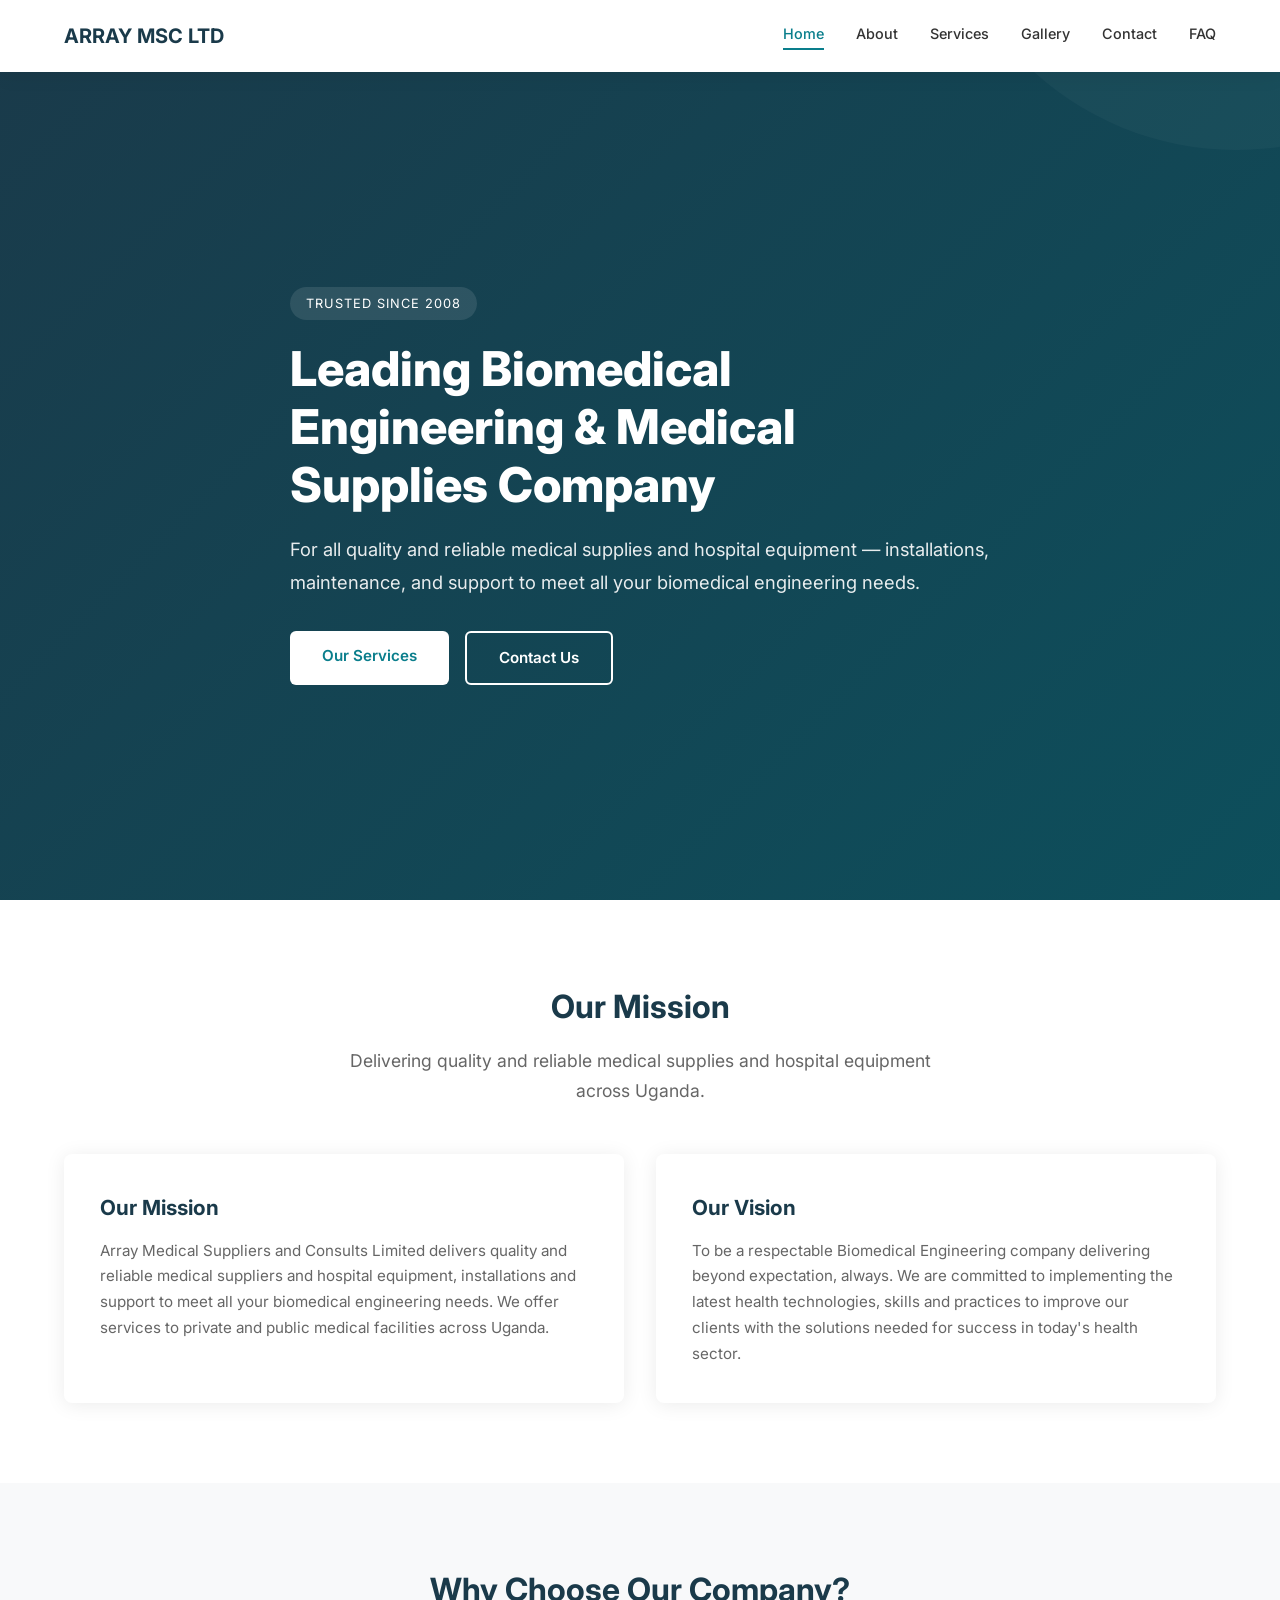
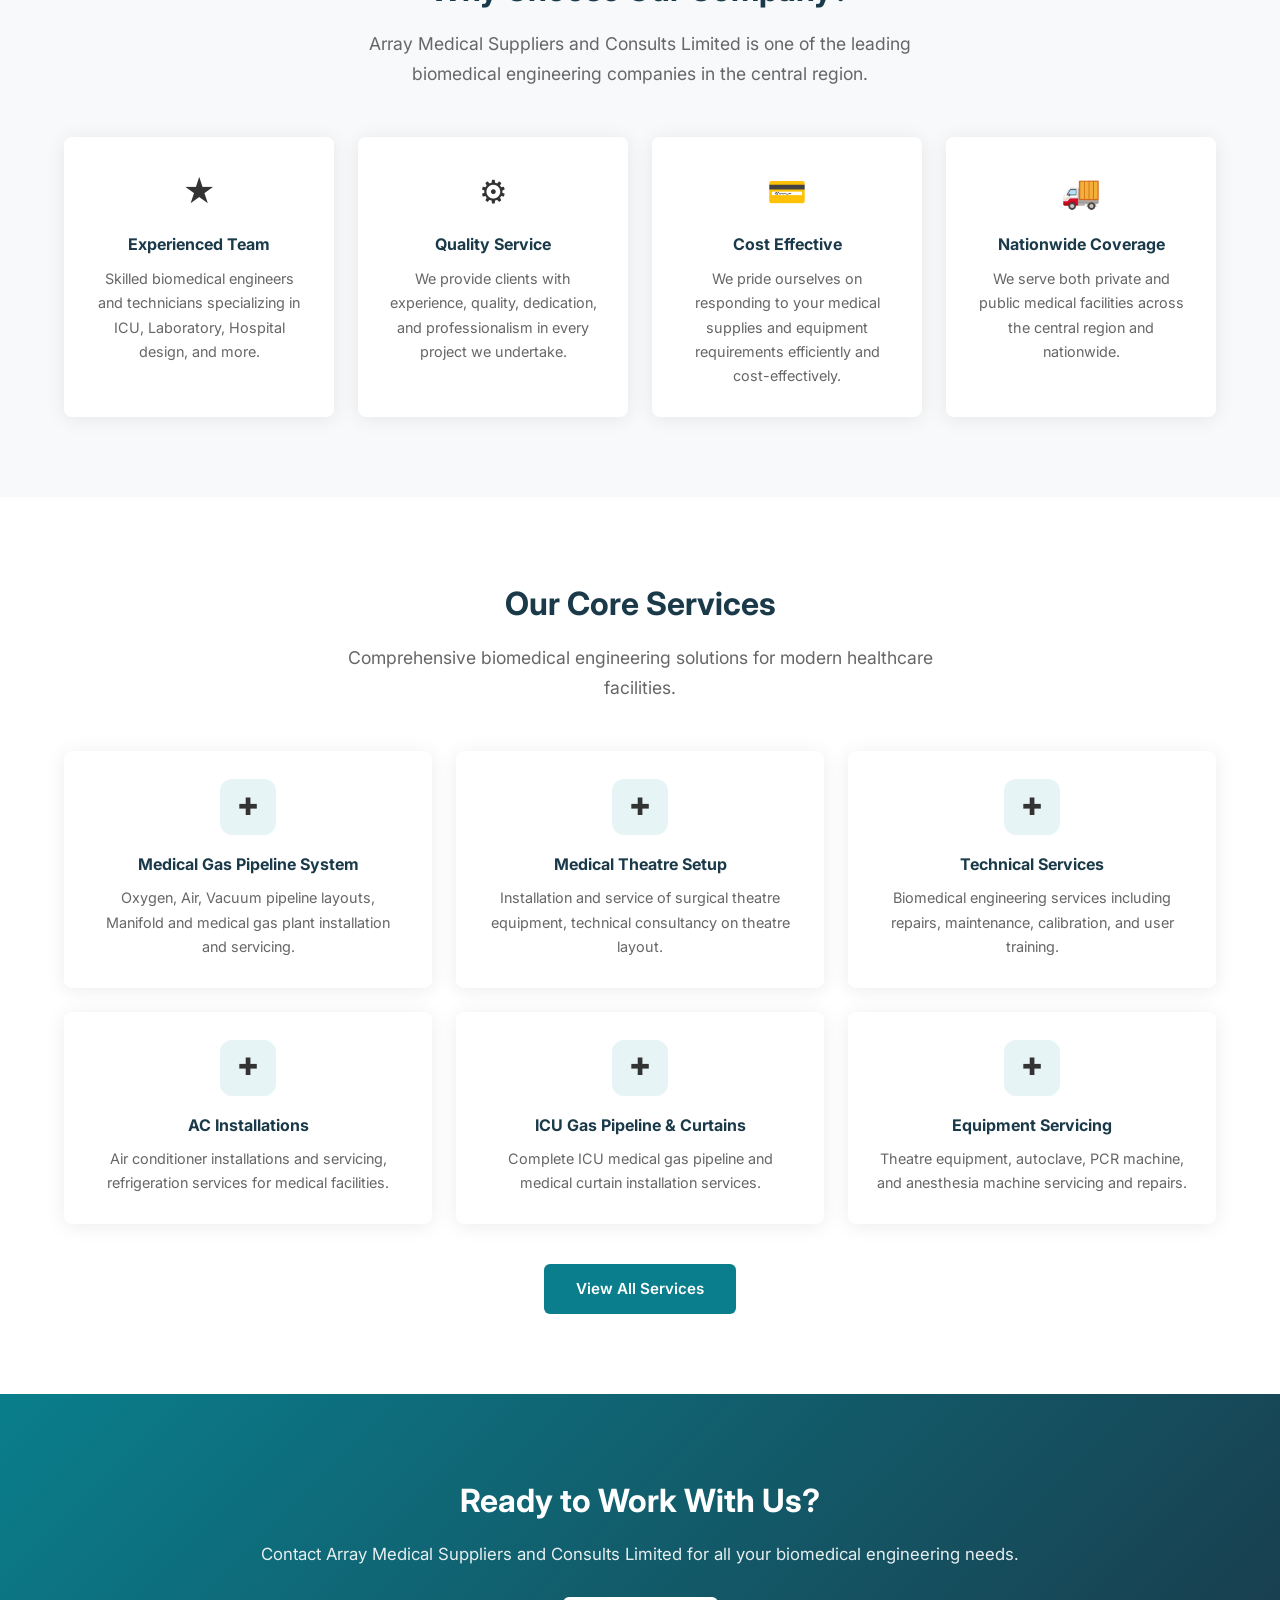
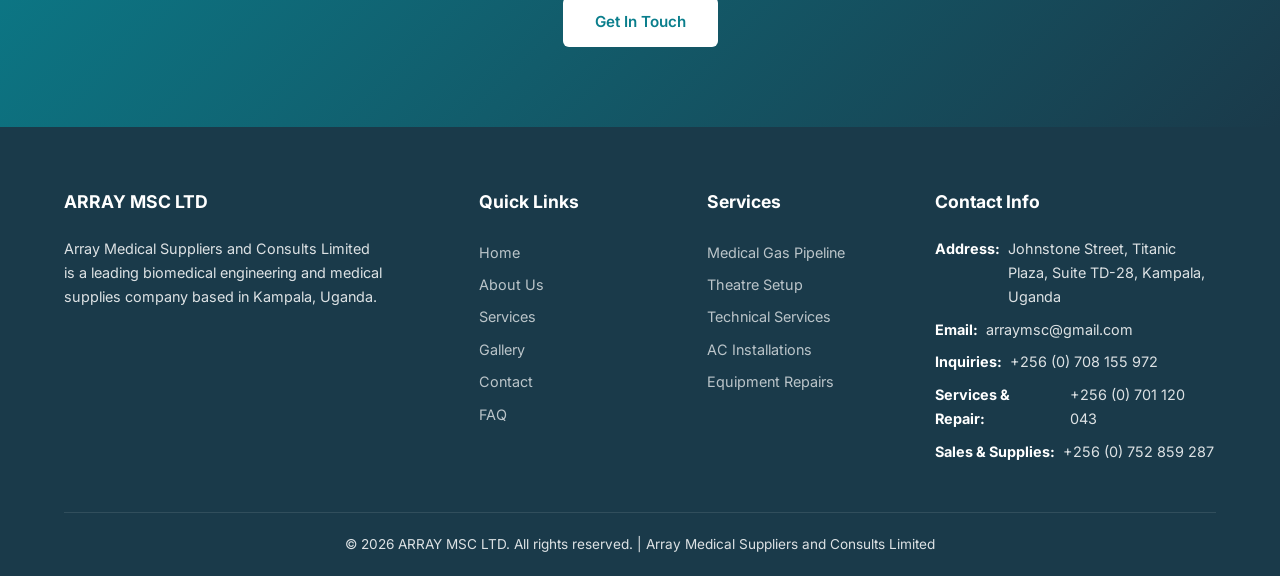
==== index.html @ 0d136a65 "Initial commit - ARRAY MSC LTD professional website" ====
<!DOCTYPE html>
<html lang="en">
<head>
  <meta charset="UTF-8">
  <meta name="viewport" content="width=device-width, initial-scale=1.0">
  <title>ARRAY MSC LTD | Leading Biomedical Engineering & Medical Supplies Company</title>
  <meta name="description" content="ARRAY MSC LTD is a leading biomedical engineering and medical supplies company in Kampala, Uganda. We offer medical gas pipeline systems, theatre setup, technical services, and more.">
  <link rel="preconnect" href="https://fonts.googleapis.com">
  <link href="https://fonts.googleapis.com/css2?family=Inter:wght@400;500;600;700;800&display=swap" rel="stylesheet">
  <link rel="stylesheet" href="css/style.css">
</head>
<body>

  <!-- Header -->
  <header class="header">
    <div class="container">
      <nav class="navbar">
        <a href="index.html" class="nav-brand">
          <img src="images/logo-placeholder.png" alt="ARRAY MSC LTD Logo" onerror="this.style.display='none'">
          ARRAY MSC LTD
        </a>
        <button class="nav-toggle" aria-label="Toggle navigation">
          <span></span><span></span><span></span>
        </button>
        <div class="nav-links">
          <a href="index.html" class="active">Home</a>
          <a href="about.html">About</a>
          <a href="services.html">Services</a>
          <a href="gallery.html">Gallery</a>
          <a href="contact.html">Contact</a>
          <a href="faq.html">FAQ</a>
        </div>
      </nav>
    </div>
  </header>

  <!-- Hero -->
  <section class="hero">
    <div class="container">
      <div class="hero-content">
        <span class="hero-badge">Trusted Since 2008</span>
        <h1>Leading Biomedical Engineering & Medical Supplies Company</h1>
        <p>For all quality and reliable medical supplies and hospital equipment — installations, maintenance, and support to meet all your biomedical engineering needs.</p>
        <div class="hero-buttons">
          <a href="services.html" class="btn btn-white">Our Services</a>
          <a href="contact.html" class="btn btn-outline" style="border-color: #fff; color: #fff;">Contact Us</a>
        </div>
      </div>
    </div>
  </section>

  <!-- Mission Section -->
  <section class="section">
    <div class="container">
      <div class="text-center">
        <h2 class="section-title">Our Mission</h2>
        <p class="section-subtitle">Delivering quality and reliable medical supplies and hospital equipment across Uganda.</p>
      </div>
      <div class="mission-vision">
        <div class="mv-card">
          <h3>Our Mission</h3>
          <p>Array Medical Suppliers and Consults Limited delivers quality and reliable medical suppliers and hospital equipment, installations and support to meet all your biomedical engineering needs. We offer services to private and public medical facilities across Uganda.</p>
        </div>
        <div class="mv-card">
          <h3>Our Vision</h3>
          <p>To be a respectable Biomedical Engineering company delivering beyond expectation, always. We are committed to implementing the latest health technologies, skills and practices to improve our clients with the solutions needed for success in today's health sector.</p>
        </div>
      </div>
    </div>
  </section>

  <!-- Why Choose Us -->
  <section class="section section-bg">
    <div class="container">
      <div class="text-center">
        <h2 class="section-title">Why Choose Our Company?</h2>
        <p class="section-subtitle">Array Medical Suppliers and Consults Limited is one of the leading biomedical engineering companies in the central region.</p>
      </div>
      <div class="features-grid">
        <div class="feature-card">
          <div class="icon">&#9733;</div>
          <h3>Experienced Team</h3>
          <p>Skilled biomedical engineers and technicians specializing in ICU, Laboratory, Hospital design, and more.</p>
        </div>
        <div class="feature-card">
          <div class="icon">&#9881;</div>
          <h3>Quality Service</h3>
          <p>We provide clients with experience, quality, dedication, and professionalism in every project we undertake.</p>
        </div>
        <div class="feature-card">
          <div class="icon">&#128179;</div>
          <h3>Cost Effective</h3>
          <p>We pride ourselves on responding to your medical supplies and equipment requirements efficiently and cost-effectively.</p>
        </div>
        <div class="feature-card">
          <div class="icon">&#128666;</div>
          <h3>Nationwide Coverage</h3>
          <p>We serve both private and public medical facilities across the central region and nationwide.</p>
        </div>
      </div>
    </div>
  </section>

  <!-- Services Preview -->
  <section class="section">
    <div class="container">
      <div class="text-center">
        <h2 class="section-title">Our Core Services</h2>
        <p class="section-subtitle">Comprehensive biomedical engineering solutions for modern healthcare facilities.</p>
      </div>
      <div class="services-highlight">
        <div class="service-item">
          <div class="icon">&#10010;</div>
          <h3>Medical Gas Pipeline System</h3>
          <p>Oxygen, Air, Vacuum pipeline layouts, Manifold and medical gas plant installation and servicing.</p>
        </div>
        <div class="service-item">
          <div class="icon">&#10010;</div>
          <h3>Medical Theatre Setup</h3>
          <p>Installation and service of surgical theatre equipment, technical consultancy on theatre layout.</p>
        </div>
        <div class="service-item">
          <div class="icon">&#10010;</div>
          <h3>Technical Services</h3>
          <p>Biomedical engineering services including repairs, maintenance, calibration, and user training.</p>
        </div>
        <div class="service-item">
          <div class="icon">&#10010;</div>
          <h3>AC Installations</h3>
          <p>Air conditioner installations and servicing, refrigeration services for medical facilities.</p>
        </div>
        <div class="service-item">
          <div class="icon">&#10010;</div>
          <h3>ICU Gas Pipeline & Curtains</h3>
          <p>Complete ICU medical gas pipeline and medical curtain installation services.</p>
        </div>
        <div class="service-item">
          <div class="icon">&#10010;</div>
          <h3>Equipment Servicing</h3>
          <p>Theatre equipment, autoclave, PCR machine, and anesthesia machine servicing and repairs.</p>
        </div>
      </div>
      <div class="text-center" style="margin-top: 40px;">
        <a href="services.html" class="btn btn-primary">View All Services</a>
      </div>
    </div>
  </section>

  <!-- CTA -->
  <section class="cta-section">
    <div class="container">
      <h2>Ready to Work With Us?</h2>
      <p>Contact Array Medical Suppliers and Consults Limited for all your biomedical engineering needs.</p>
      <a href="contact.html" class="btn btn-white">Get In Touch</a>
    </div>
  </section>

  <!-- Footer -->
  <footer class="footer">
    <div class="container">
      <div class="footer-grid">
        <div class="footer-brand">
          <h3>ARRAY MSC LTD</h3>
          <p>Array Medical Suppliers and Consults Limited is a leading biomedical engineering and medical supplies company based in Kampala, Uganda.</p>
        </div>
        <div class="footer-links">
          <h3>Quick Links</h3>
          <a href="index.html">Home</a>
          <a href="about.html">About Us</a>
          <a href="services.html">Services</a>
          <a href="gallery.html">Gallery</a>
          <a href="contact.html">Contact</a>
          <a href="faq.html">FAQ</a>
        </div>
        <div class="footer-links">
          <h3>Services</h3>
          <a href="services.html">Medical Gas Pipeline</a>
          <a href="services.html">Theatre Setup</a>
          <a href="services.html">Technical Services</a>
          <a href="services.html">AC Installations</a>
          <a href="services.html">Equipment Repairs</a>
        </div>
        <div class="footer-contact">
          <h3>Contact Info</h3>
          <p><strong>Address:</strong> Johnstone Street, Titanic Plaza, Suite TD-28, Kampala, Uganda</p>
          <p><strong>Email:</strong> arraymsc@gmail.com</p>
          <p><strong>Inquiries:</strong> +256 (0) 708 155 972</p>
          <p><strong>Services & Repair:</strong> +256 (0) 701 120 043</p>
          <p><strong>Sales & Supplies:</strong> +256 (0) 752 859 287</p>
        </div>
      </div>
      <div class="footer-bottom">
        &copy; 2026 ARRAY MSC LTD. All rights reserved. | Array Medical Suppliers and Consults Limited
      </div>
    </div>
  </footer>

  <script src="js/main.js"></script>
</body>
</html>
---- css/style.css ----
* {
  margin: 0;
  padding: 0;
  box-sizing: border-box;
}

:root {
  --primary: #0a7e8c;
  --primary-dark: #075a65;
  --primary-light: #e6f4f6;
  --secondary: #1a3a4a;
  --accent: #00b4d8;
  --text: #333;
  --text-light: #666;
  --bg: #f8f9fa;
  --white: #fff;
  --shadow: 0 2px 20px rgba(0,0,0,0.08);
  --radius: 8px;
}

html {
  scroll-behavior: smooth;
}

body {
  font-family: 'Inter', -apple-system, sans-serif;
  color: var(--text);
  line-height: 1.7;
  background: var(--white);
}

a { text-decoration: none; color: var(--primary); }
a:hover { color: var(--primary-dark); }
img { max-width: 100%; height: auto; }
ul { list-style: none; }

.container {
  max-width: 1200px;
  margin: 0 auto;
  padding: 0 24px;
}

/* Utility */
.section {
  padding: 80px 0;
}
.section-bg {
  background: var(--bg);
}
.section-title {
  font-size: 2rem;
  font-weight: 700;
  color: var(--secondary);
  margin-bottom: 12px;
}
.section-subtitle {
  color: var(--text-light);
  font-size: 1.1rem;
  margin-bottom: 48px;
  max-width: 600px;
}
.text-center {
  text-align: center;
}
.text-center .section-subtitle {
  margin: 0 auto 48px;
}

.btn {
  display: inline-block;
  padding: 12px 32px;
  border-radius: 6px;
  font-weight: 600;
  font-size: 0.95rem;
  border: none;
  cursor: pointer;
  transition: all 0.3s;
}
.btn-primary {
  background: var(--primary);
  color: var(--white);
}
.btn-primary:hover {
  background: var(--primary-dark);
  color: var(--white);
}
.btn-outline {
  background: transparent;
  color: var(--primary);
  border: 2px solid var(--primary);
}
.btn-outline:hover {
  background: var(--primary);
  color: var(--white);
}
.btn-white {
  background: var(--white);
  color: var(--primary);
}
.btn-white:hover {
  background: var(--primary-light);
}

/* Header / Navbar */
.header {
  position: fixed;
  top: 0;
  left: 0;
  width: 100%;
  z-index: 1000;
  background: var(--white);
  box-shadow: var(--shadow);
  transition: all 0.3s;
}
.header-scrolled {
  box-shadow: 0 2px 20px rgba(0,0,0,0.12);
}
.navbar {
  display: flex;
  align-items: center;
  justify-content: space-between;
  height: 72px;
}
.nav-brand {
  display: flex;
  align-items: center;
  gap: 10px;
  font-size: 1.25rem;
  font-weight: 700;
  color: var(--secondary);
}
.nav-brand img {
  height: 42px;
  width: auto;
}
.nav-links {
  display: flex;
  gap: 32px;
}
.nav-links a {
  font-size: 0.9rem;
  font-weight: 500;
  color: var(--text);
  position: relative;
  padding-bottom: 4px;
}
.nav-links a::after {
  content: '';
  position: absolute;
  bottom: 0;
  left: 0;
  width: 0;
  height: 2px;
  background: var(--primary);
  transition: width 0.3s;
}
.nav-links a:hover::after,
.nav-links a.active::after {
  width: 100%;
}
.nav-links a.active {
  color: var(--primary);
}
.nav-toggle {
  display: none;
  flex-direction: column;
  gap: 5px;
  background: none;
  border: none;
  cursor: pointer;
  padding: 4px;
}
.nav-toggle span {
  width: 28px;
  height: 3px;
  background: var(--secondary);
  border-radius: 2px;
  transition: all 0.3s;
}

/* Footer */
.footer {
  background: var(--secondary);
  color: rgba(255,255,255,0.85);
  padding: 60px 0 0;
}
.footer-grid {
  display: grid;
  grid-template-columns: 2fr 1fr 1fr 1.5fr;
  gap: 40px;
  margin-bottom: 40px;
}
.footer h3 {
  color: var(--white);
  font-size: 1.1rem;
  margin-bottom: 20px;
}
.footer-brand p {
  font-size: 0.9rem;
  margin-top: 12px;
  max-width: 320px;
}
.footer-links a {
  display: block;
  color: rgba(255,255,255,0.7);
  font-size: 0.9rem;
  padding: 4px 0;
  transition: color 0.3s;
}
.footer-links a:hover {
  color: var(--white);
}
.footer-contact p {
  font-size: 0.9rem;
  margin-bottom: 8px;
  display: flex;
  gap: 8px;
}
.footer-contact strong {
  color: var(--white);
}
.footer-bottom {
  border-top: 1px solid rgba(255,255,255,0.1);
  padding: 20px 0;
  font-size: 0.85rem;
  text-align: center;
}

/* Hero */
.hero {
  min-height: 100vh;
  display: flex;
  align-items: center;
  background: linear-gradient(135deg, var(--secondary) 0%, #0d4f5c 100%);
  color: var(--white);
  padding-top: 72px;
  position: relative;
  overflow: hidden;
}
.hero::before {
  content: '';
  position: absolute;
  top: -50%;
  right: -20%;
  width: 600px;
  height: 600px;
  border-radius: 50%;
  background: rgba(255,255,255,0.03);
}
.hero-content {
  max-width: 700px;
  position: relative;
  z-index: 1;
}
.hero-badge {
  display: inline-block;
  background: rgba(255,255,255,0.1);
  padding: 6px 16px;
  border-radius: 20px;
  font-size: 0.8rem;
  margin-bottom: 20px;
  letter-spacing: 1px;
  text-transform: uppercase;
}
.hero h1 {
  font-size: 3rem;
  font-weight: 800;
  line-height: 1.2;
  margin-bottom: 20px;
}
.hero p {
  font-size: 1.15rem;
  line-height: 1.8;
  opacity: 0.9;
  margin-bottom: 32px;
}
.hero-buttons {
  display: flex;
  gap: 16px;
  flex-wrap: wrap;
}

/* Page Banner */
.page-banner {
  padding: 140px 0 60px;
  background: linear-gradient(135deg, var(--secondary) 0%, #0d4f5c 100%);
  color: var(--white);
  text-align: center;
}
.page-banner h1 {
  font-size: 2.5rem;
  font-weight: 800;
  margin-bottom: 8px;
}
.page-banner p {
  opacity: 0.85;
  font-size: 1.1rem;
}

/* Services page */
.services-grid {
  display: grid;
  grid-template-columns: repeat(auto-fill, minmax(340px, 1fr));
  gap: 28px;
}
.service-card {
  background: var(--white);
  border-radius: var(--radius);
  padding: 32px;
  box-shadow: var(--shadow);
  transition: transform 0.3s, box-shadow 0.3s;
  border-left: 4px solid var(--primary);
}
.service-card:hover {
  transform: translateY(-4px);
  box-shadow: 0 8px 30px rgba(0,0,0,0.12);
}
.service-card h3 {
  color: var(--secondary);
  font-size: 1.15rem;
  margin-bottom: 8px;
}
.service-card p {
  font-size: 0.95rem;
  color: var(--text-light);
}

/* Home - Services highlight */
.services-highlight {
  display: grid;
  grid-template-columns: repeat(auto-fill, minmax(300px, 1fr));
  gap: 24px;
}
.service-item {
  background: var(--white);
  padding: 28px;
  border-radius: var(--radius);
  box-shadow: var(--shadow);
  text-align: center;
  transition: transform 0.3s;
}
.service-item:hover {
  transform: translateY(-4px);
}
.service-item .icon {
  width: 56px;
  height: 56px;
  background: var(--primary-light);
  border-radius: 12px;
  display: flex;
  align-items: center;
  justify-content: center;
  margin: 0 auto 16px;
  font-size: 1.5rem;
}
.service-item h3 {
  font-size: 1rem;
  color: var(--secondary);
  margin-bottom: 8px;
}
.service-item p {
  font-size: 0.9rem;
  color: var(--text-light);
}

/* About page */
.about-content {
  display: grid;
  grid-template-columns: 1fr 1fr;
  gap: 60px;
  align-items: center;
}
.about-text h2 {
  font-size: 1.8rem;
  color: var(--secondary);
  margin-bottom: 16px;
}
.about-text p {
  margin-bottom: 16px;
  color: var(--text-light);
}
.about-image img {
  border-radius: var(--radius);
  box-shadow: var(--shadow);
  width: 100%;
}
.about-stats {
  display: grid;
  grid-template-columns: repeat(3, 1fr);
  gap: 24px;
  margin-top: 40px;
}
.stat-item {
  text-align: center;
  padding: 20px;
  background: var(--white);
  border-radius: var(--radius);
  box-shadow: var(--shadow);
}
.stat-number {
  font-size: 2rem;
  font-weight: 800;
  color: var(--primary);
}
.stat-label {
  font-size: 0.85rem;
  color: var(--text-light);
  margin-top: 4px;
}

/* Mission / Vision */
.mission-vision {
  display: grid;
  grid-template-columns: 1fr 1fr;
  gap: 32px;
}
.mv-card {
  background: var(--white);
  padding: 36px;
  border-radius: var(--radius);
  box-shadow: var(--shadow);
}
.mv-card h3 {
  color: var(--secondary);
  font-size: 1.3rem;
  margin-bottom: 12px;
}
.mv-card p {
  color: var(--text-light);
  font-size: 0.95rem;
}

/* Gallery */
.gallery-grid {
  display: grid;
  grid-template-columns: repeat(auto-fill, minmax(280px, 1fr));
  gap: 16px;
}
.gallery-item {
  position: relative;
  border-radius: var(--radius);
  overflow: hidden;
  cursor: pointer;
  aspect-ratio: 4/3;
}
.gallery-item img {
  width: 100%;
  height: 100%;
  object-fit: cover;
  transition: transform 0.4s;
}
.gallery-item:hover img {
  transform: scale(1.08);
}
.gallery-item .overlay {
  position: absolute;
  bottom: 0;
  left: 0;
  right: 0;
  padding: 16px;
  background: linear-gradient(transparent, rgba(0,0,0,0.7));
  color: var(--white);
  font-size: 0.9rem;
  font-weight: 500;
  opacity: 0;
  transition: opacity 0.3s;
}
.gallery-item:hover .overlay {
  opacity: 1;
}

/* Contact */
.contact-grid {
  display: grid;
  grid-template-columns: 1fr 1fr;
  gap: 48px;
}
.contact-info h3 {
  font-size: 1.3rem;
  color: var(--secondary);
  margin-bottom: 16px;
}
.contact-detail {
  display: flex;
  gap: 12px;
  margin-bottom: 20px;
}
.contact-detail .icon {
  width: 44px;
  height: 44px;
  background: var(--primary-light);
  border-radius: 50%;
  display: flex;
  align-items: center;
  justify-content: center;
  flex-shrink: 0;
  font-size: 1.1rem;
}
.contact-detail h4 {
  font-size: 0.95rem;
  color: var(--secondary);
  margin-bottom: 2px;
}
.contact-detail p {
  font-size: 0.9rem;
  color: var(--text-light);
}
.contact-form label {
  display: block;
  font-size: 0.9rem;
  font-weight: 500;
  margin-bottom: 6px;
  color: var(--secondary);
}
.contact-form input,
.contact-form textarea,
.contact-form select {
  width: 100%;
  padding: 12px 16px;
  border: 1px solid #ddd;
  border-radius: 6px;
  font-family: inherit;
  font-size: 0.95rem;
  margin-bottom: 20px;
  transition: border-color 0.3s;
}
.contact-form input:focus,
.contact-form textarea:focus {
  outline: none;
  border-color: var(--primary);
}
.contact-form textarea {
  height: 140px;
  resize: vertical;
}

/* FAQ */
.faq-list {
  max-width: 800px;
  margin: 0 auto;
}
.faq-item {
  background: var(--white);
  border-radius: var(--radius);
  margin-bottom: 12px;
  box-shadow: 0 1px 4px rgba(0,0,0,0.06);
  overflow: hidden;
}
.faq-question {
  width: 100%;
  padding: 20px 24px;
  background: none;
  border: none;
  font-size: 1rem;
  font-weight: 600;
  color: var(--secondary);
  text-align: left;
  cursor: pointer;
  display: flex;
  justify-content: space-between;
  align-items: center;
  font-family: inherit;
  transition: background 0.3s;
}
.faq-question:hover {
  background: var(--primary-light);
}
.faq-question .arrow {
  transition: transform 0.3s;
  font-size: 1.2rem;
}
.faq-item.active .faq-question .arrow {
  transform: rotate(180deg);
}
.faq-answer {
  max-height: 0;
  overflow: hidden;
  transition: max-height 0.3s ease, padding 0.3s ease;
}
.faq-item.active .faq-answer {
  max-height: 300px;
  padding: 0 24px 20px;
}
.faq-answer p {
  color: var(--text-light);
  font-size: 0.95rem;
}

/* Features section (Why choose us) */
.features-grid {
  display: grid;
  grid-template-columns: repeat(auto-fill, minmax(250px, 1fr));
  gap: 24px;
}
.feature-card {
  background: var(--white);
  padding: 28px;
  border-radius: var(--radius);
  box-shadow: var(--shadow);
  text-align: center;
}
.feature-card .icon {
  font-size: 2rem;
  margin-bottom: 12px;
}
.feature-card h3 {
  font-size: 1rem;
  color: var(--secondary);
  margin-bottom: 8px;
}
.feature-card p {
  font-size: 0.9rem;
  color: var(--text-light);
}

/* CTA Section */
.cta-section {
  background: linear-gradient(135deg, var(--primary) 0%, var(--secondary) 100%);
  color: var(--white);
  text-align: center;
  padding: 80px 0;
}
.cta-section h2 {
  font-size: 2rem;
  font-weight: 700;
  margin-bottom: 12px;
}
.cta-section p {
  opacity: 0.9;
  margin-bottom: 28px;
  font-size: 1.05rem;
}

/* Responsive */
@media (max-width: 992px) {
  .about-content,
  .mission-vision,
  .contact-grid {
    grid-template-columns: 1fr;
  }
  .about-image {
    order: -1;
  }
  .footer-grid {
    grid-template-columns: 1fr 1fr;
  }
}

@media (max-width: 768px) {
  .nav-links {
    position: fixed;
    top: 72px;
    left: 0;
    right: 0;
    background: var(--white);
    flex-direction: column;
    padding: 24px;
    gap: 16px;
    box-shadow: 0 4px 20px rgba(0,0,0,0.1);
    transform: translateY(-100%);
    opacity: 0;
    pointer-events: none;
    transition: all 0.3s;
  }
  .nav-links.open {
    transform: translateY(0);
    opacity: 1;
    pointer-events: all;
  }
  .nav-toggle {
    display: flex;
  }
  .hero h1 {
    font-size: 2rem;
  }
  .hero {
    text-align: center;
  }
  .hero-buttons {
    justify-content: center;
  }
  .section-title {
    font-size: 1.6rem;
  }
  .page-banner h1 {
    font-size: 1.8rem;
  }
  .services-grid {
    grid-template-columns: 1fr;
  }
  .about-stats {
    grid-template-columns: 1fr;
  }
  .footer-grid {
    grid-template-columns: 1fr;
  }
}
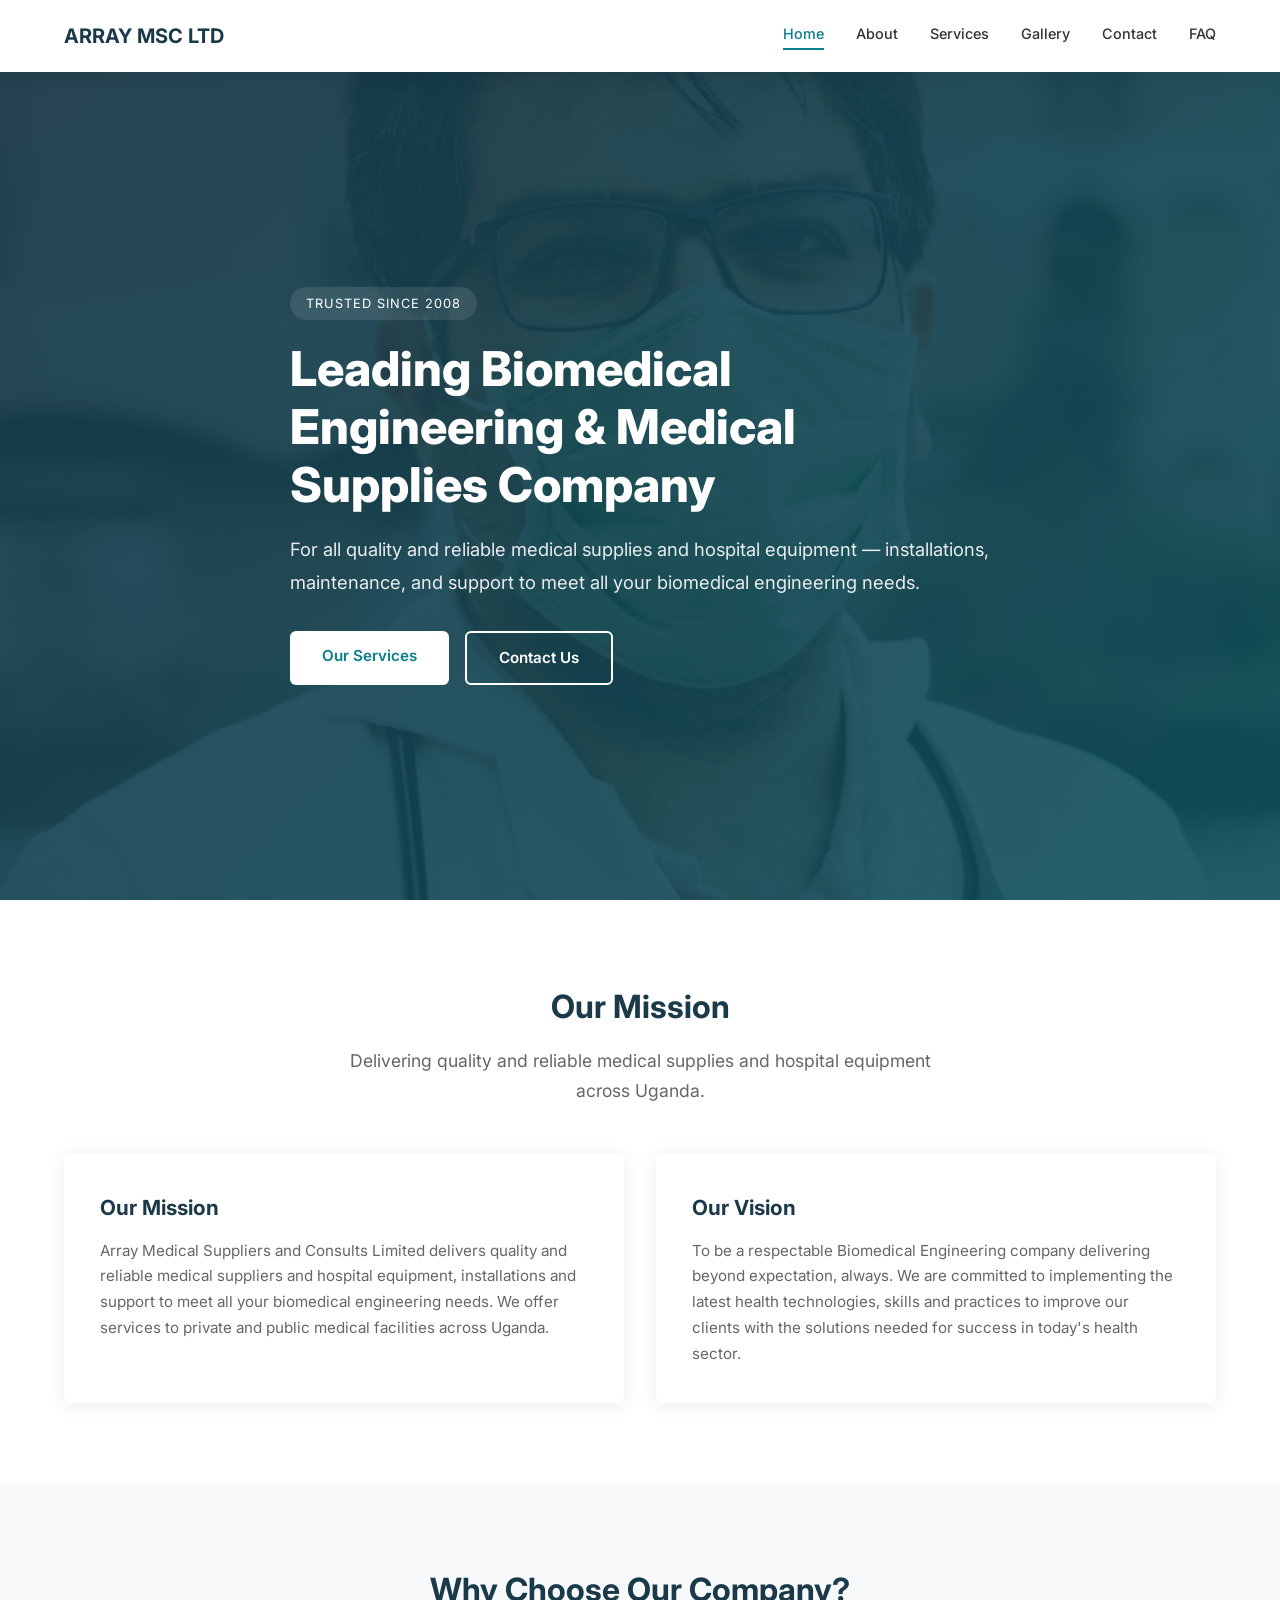
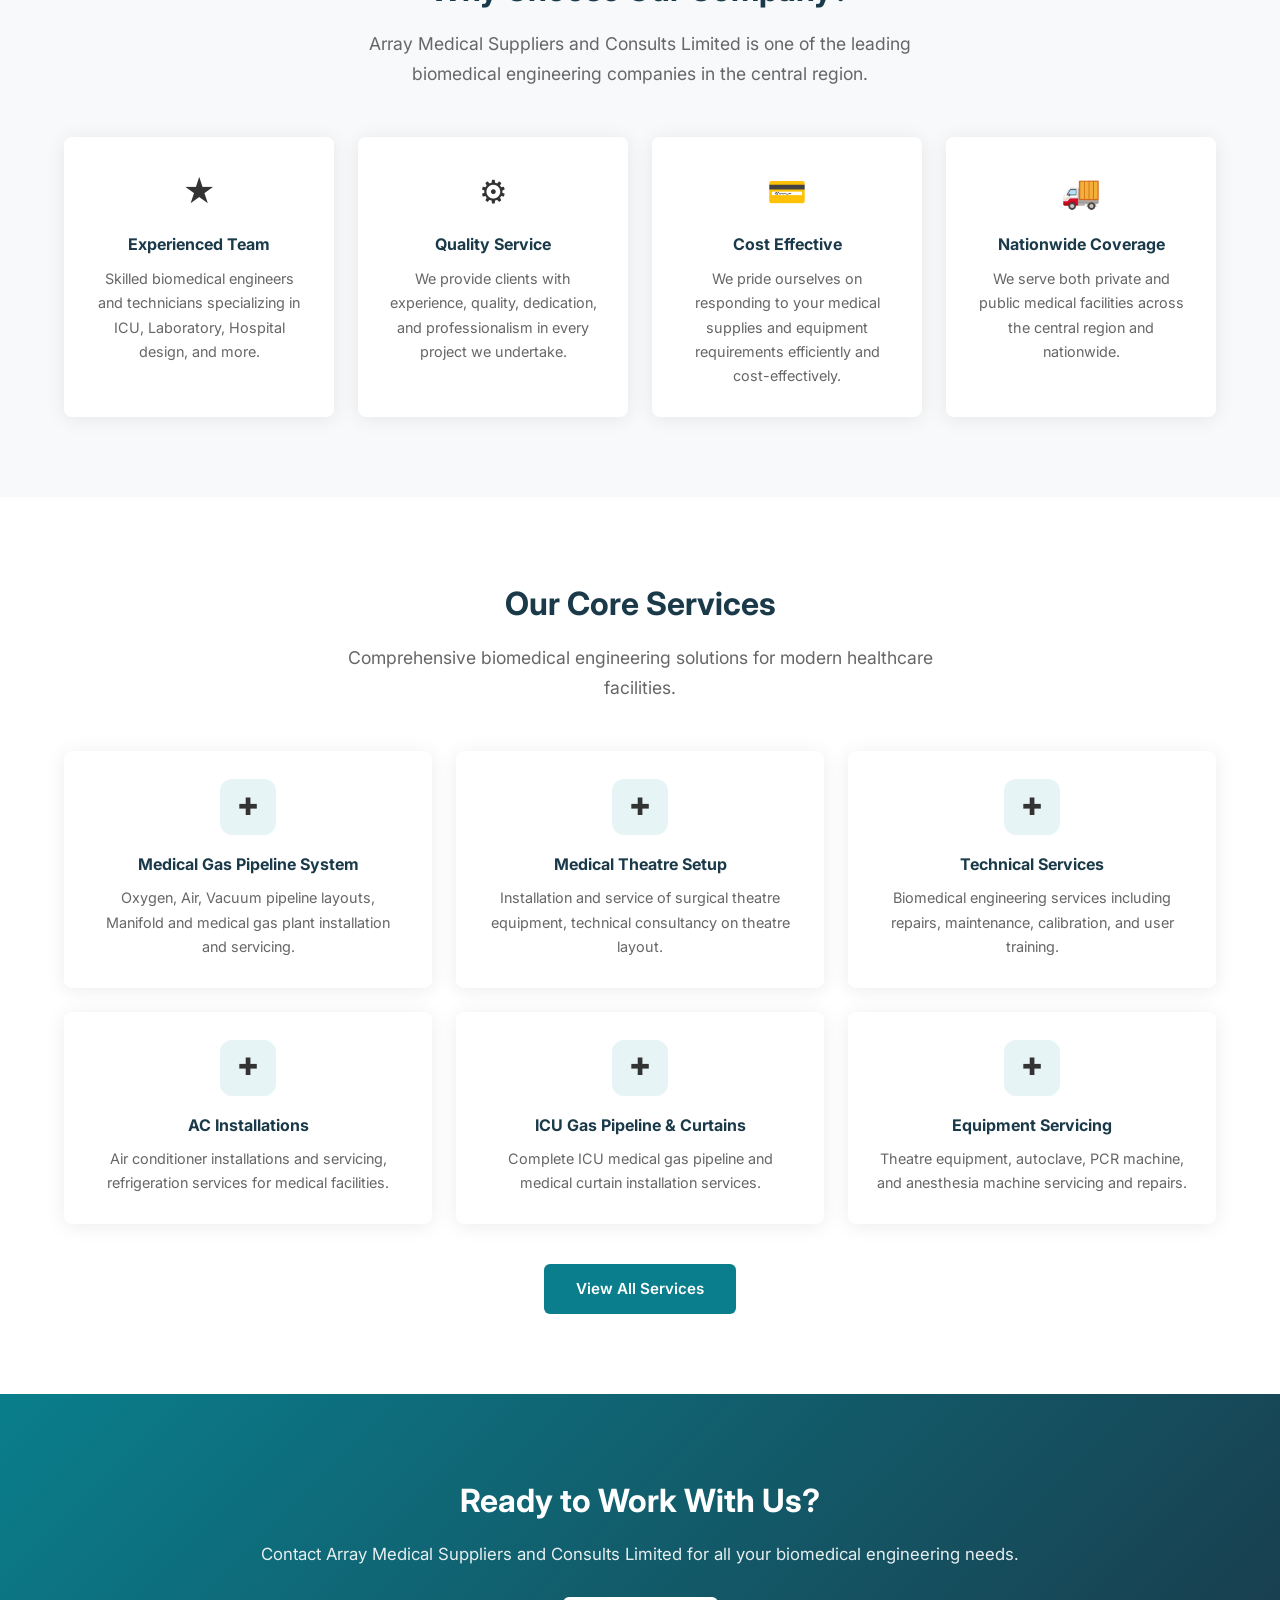
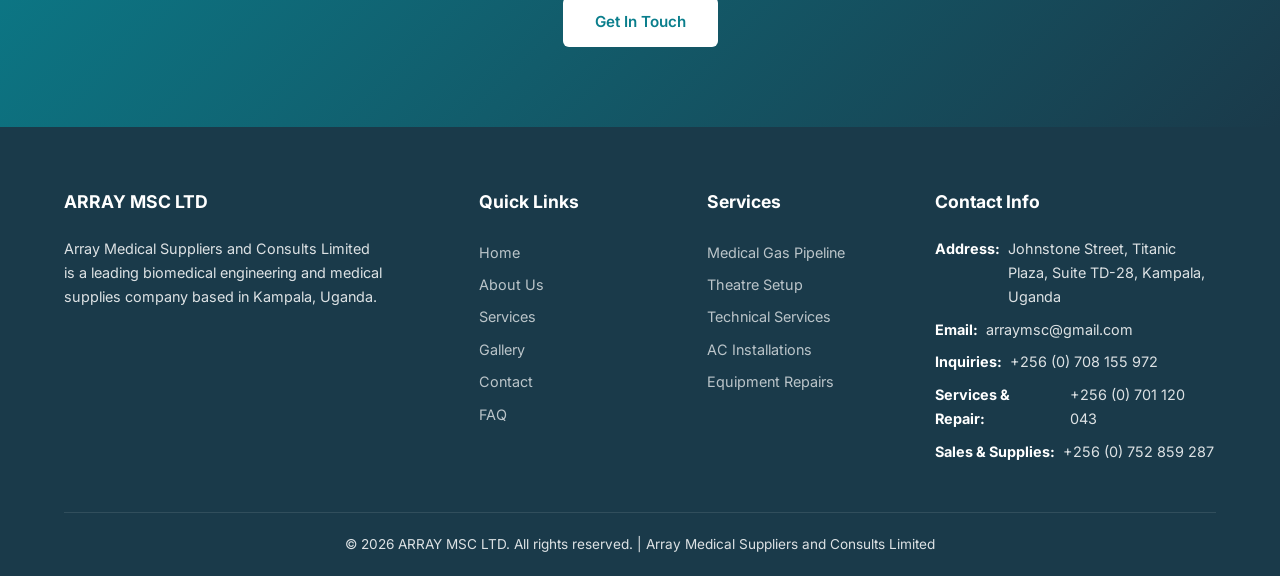
==== commit 2f3d10f4: "Add auto-changing hero slideshow with 10 medical background images" ====
--- a/index.html
+++ b/index.html
@@ -36,6 +36,19 @@
 
   <!-- Hero -->
   <section class="hero">
+    <div class="hero-slideshow">
+      <div class="hero-slide active" style="background-image: url('images/hero-medical.jpg')"></div>
+      <div class="hero-slide" style="background-image: url('images/hero-02.jpg')"></div>
+      <div class="hero-slide" style="background-image: url('images/hero-03.jpg')"></div>
+      <div class="hero-slide" style="background-image: url('images/hero-04.jpg')"></div>
+      <div class="hero-slide" style="background-image: url('images/hero-05.jpg')"></div>
+      <div class="hero-slide" style="background-image: url('images/hero-06.jpg')"></div>
+      <div class="hero-slide" style="background-image: url('images/hero-07.jpg')"></div>
+      <div class="hero-slide" style="background-image: url('images/hero-08.jpg')"></div>
+      <div class="hero-slide" style="background-image: url('images/hero-09.jpg')"></div>
+      <div class="hero-slide" style="background-image: url('images/hero-10.jpg')"></div>
+    </div>
+    <div class="hero-overlay"></div>
     <div class="container">
       <div class="hero-content">
         <span class="hero-badge">Trusted Since 2008</span>
--- a/css/style.css
+++ b/css/style.css
@@ -231,26 +231,37 @@
   min-height: 100vh;
   display: flex;
   align-items: center;
-  background: linear-gradient(135deg, var(--secondary) 0%, #0d4f5c 100%);
   color: var(--white);
   padding-top: 72px;
   position: relative;
   overflow: hidden;
 }
-.hero::before {
-  content: '';
+.hero-slideshow {
   position: absolute;
-  top: -50%;
-  right: -20%;
-  width: 600px;
-  height: 600px;
-  border-radius: 50%;
-  background: rgba(255,255,255,0.03);
+  inset: 0;
+  z-index: 0;
+}
+.hero-slide {
+  position: absolute;
+  inset: 0;
+  background-size: cover;
+  background-position: center;
+  opacity: 0;
+  transition: opacity 1.5s ease-in-out;
+}
+.hero-slide.active {
+  opacity: 1;
+}
+.hero-overlay {
+  position: absolute;
+  inset: 0;
+  z-index: 1;
+  background: linear-gradient(135deg, rgba(26,58,74,0.92) 0%, rgba(13,79,92,0.88) 100%);
 }
 .hero-content {
   max-width: 700px;
   position: relative;
-  z-index: 1;
+  z-index: 2;
 }
 .hero-badge {
   display: inline-block;
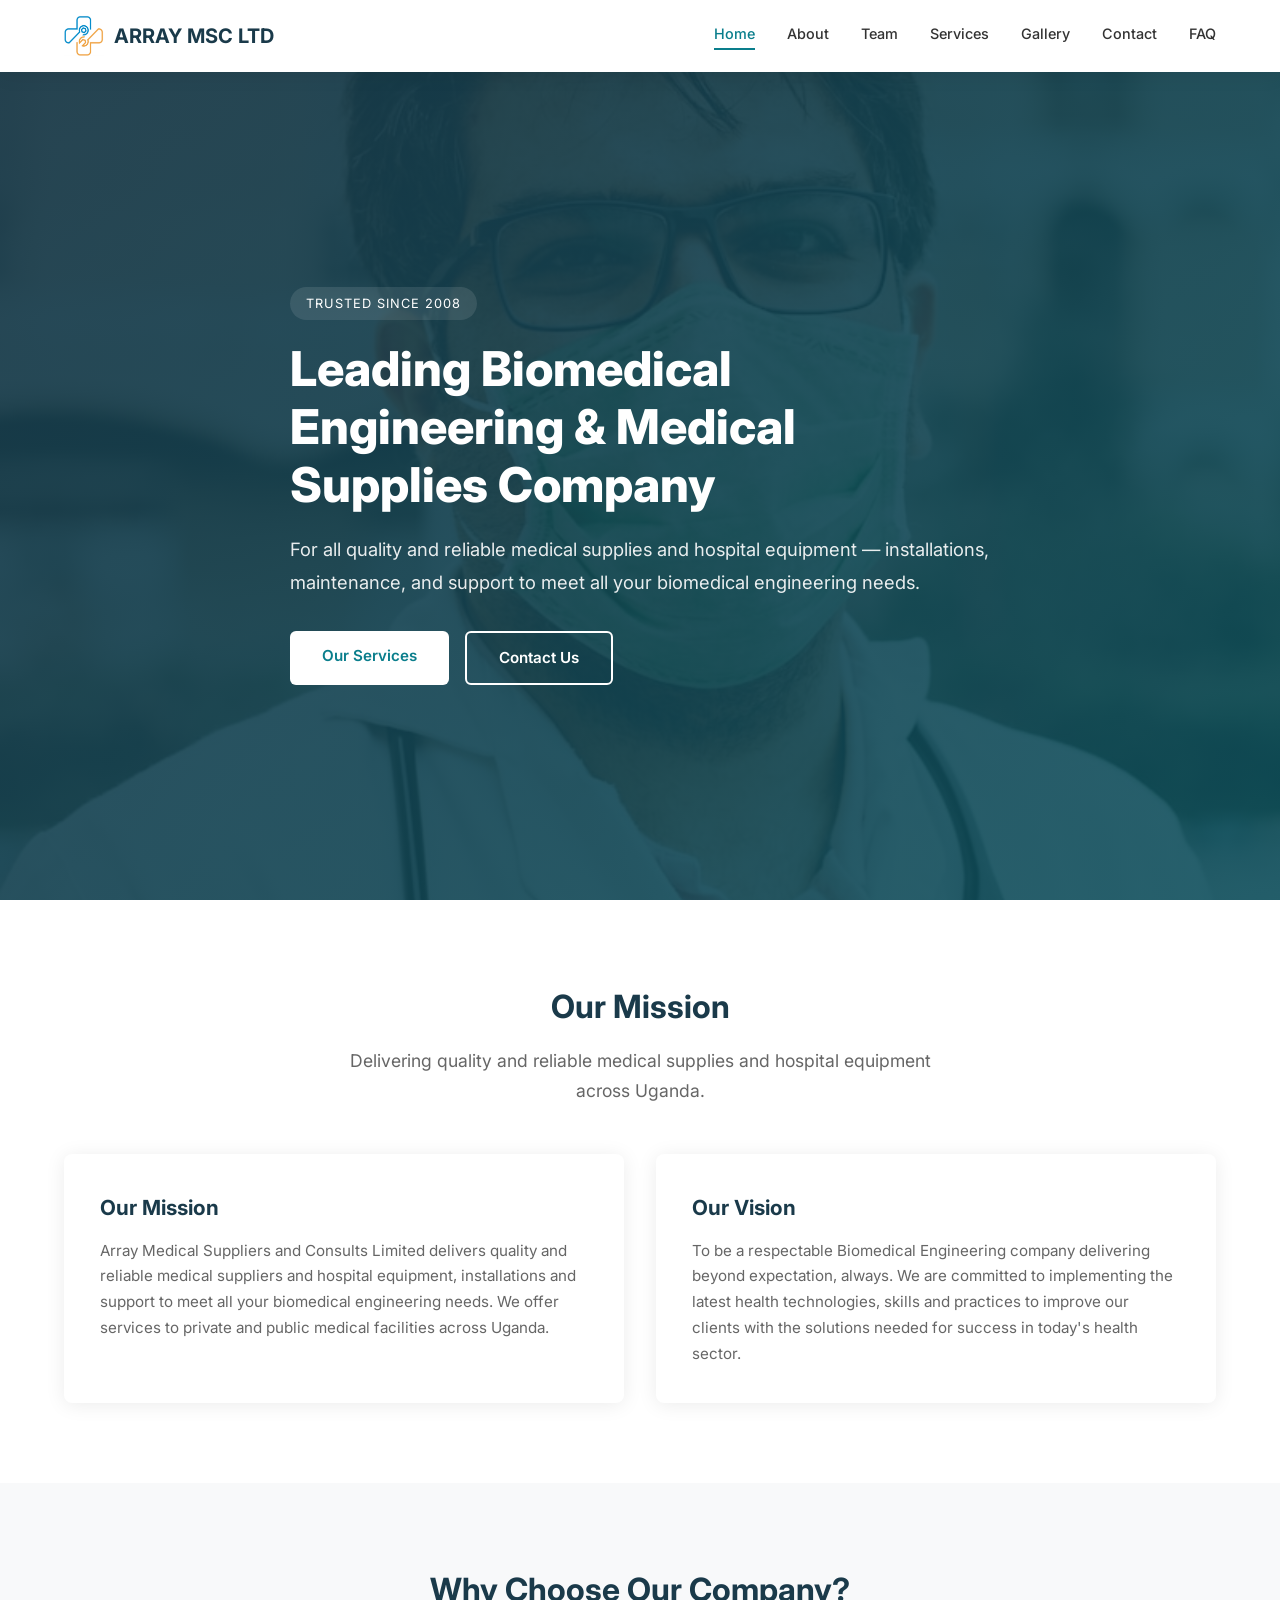
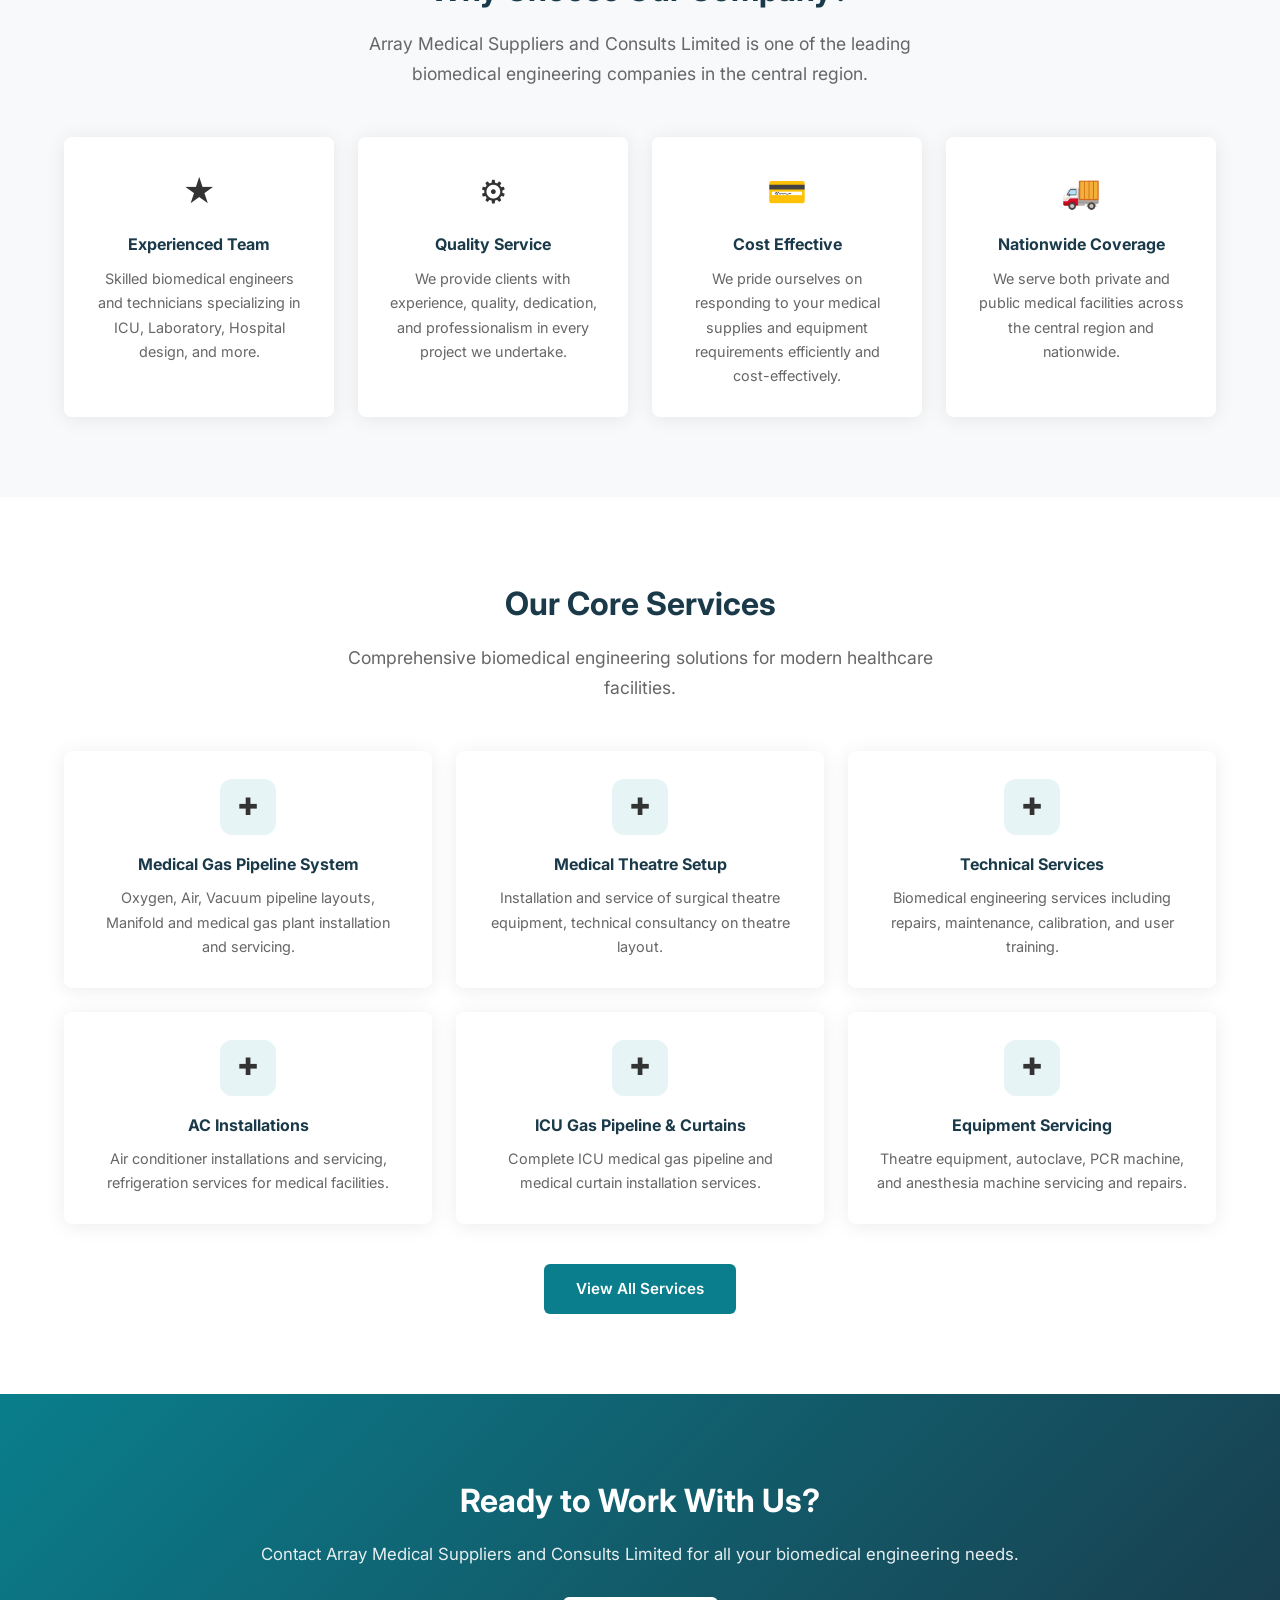
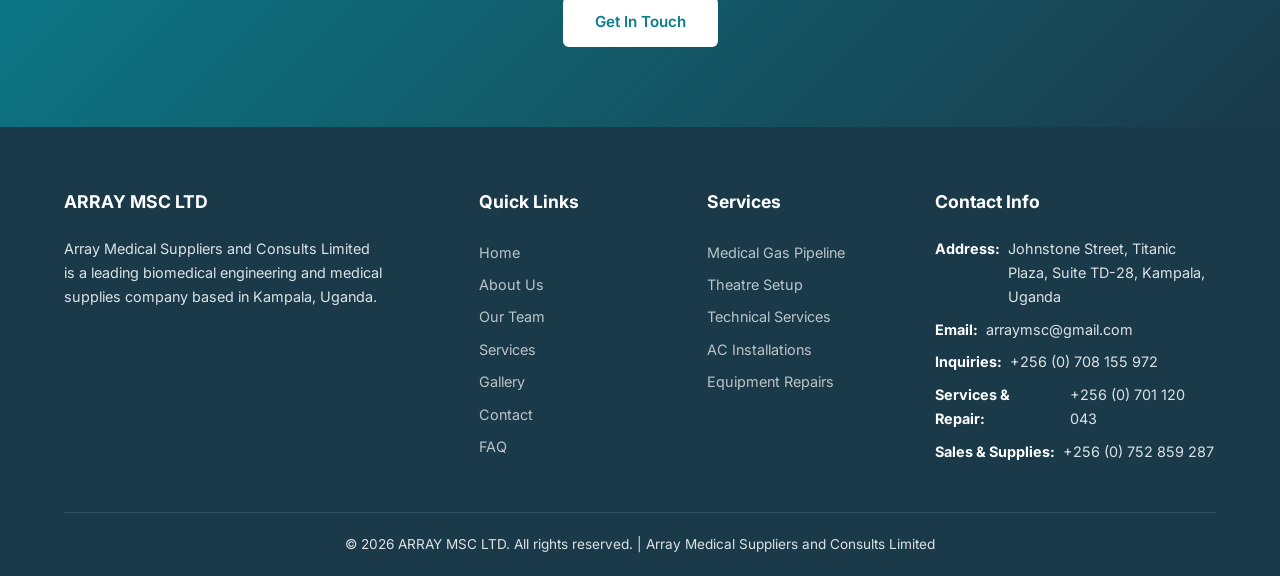
==== commit 5cc32ca4: "Add company logo, dedicated team page with 9 members, and update all nav/footer across site" ====
--- a/index.html
+++ b/index.html
@@ -16,7 +16,7 @@
     <div class="container">
       <nav class="navbar">
         <a href="index.html" class="nav-brand">
-          <img src="images/logo-placeholder.png" alt="ARRAY MSC LTD Logo" onerror="this.style.display='none'">
+          <img src="images/logo.png" alt="ARRAY MSC LTD Logo">
           ARRAY MSC LTD
         </a>
         <button class="nav-toggle" aria-label="Toggle navigation">
@@ -25,6 +25,7 @@
         <div class="nav-links">
           <a href="index.html" class="active">Home</a>
           <a href="about.html">About</a>
+          <a href="team.html">Team</a>
           <a href="services.html">Services</a>
           <a href="gallery.html">Gallery</a>
           <a href="contact.html">Contact</a>
@@ -180,6 +181,7 @@
           <h3>Quick Links</h3>
           <a href="index.html">Home</a>
           <a href="about.html">About Us</a>
+          <a href="team.html">Our Team</a>
           <a href="services.html">Services</a>
           <a href="gallery.html">Gallery</a>
           <a href="contact.html">Contact</a>
--- a/css/style.css
+++ b/css/style.css
@@ -595,6 +595,54 @@
 .faq-answer p {
   color: var(--text-light);
   font-size: 0.95rem;
+}
+
+/* Team page */
+.team-grid {
+  display: grid;
+  grid-template-columns: repeat(auto-fill, minmax(260px, 1fr));
+  gap: 28px;
+}
+.team-card {
+  background: var(--white);
+  border-radius: var(--radius);
+  box-shadow: var(--shadow);
+  padding: 28px 20px;
+  text-align: center;
+  transition: transform 0.3s, box-shadow 0.3s;
+}
+.team-card:hover {
+  transform: translateY(-4px);
+  box-shadow: 0 8px 30px rgba(0,0,0,0.12);
+}
+.team-img {
+  width: 140px;
+  height: 140px;
+  border-radius: 50%;
+  overflow: hidden;
+  margin: 0 auto 16px;
+  border: 3px solid var(--primary-light);
+}
+.team-img img {
+  width: 100%;
+  height: 100%;
+  object-fit: cover;
+}
+.team-name {
+  font-size: 1.05rem;
+  font-weight: 700;
+  color: var(--secondary);
+  margin-bottom: 4px;
+}
+.team-role {
+  font-size: 0.9rem;
+  font-weight: 600;
+  color: var(--primary);
+  margin-bottom: 4px;
+}
+.team-spec {
+  font-size: 0.85rem;
+  color: var(--text-light);
 }
 
 /* Features section (Why choose us) */
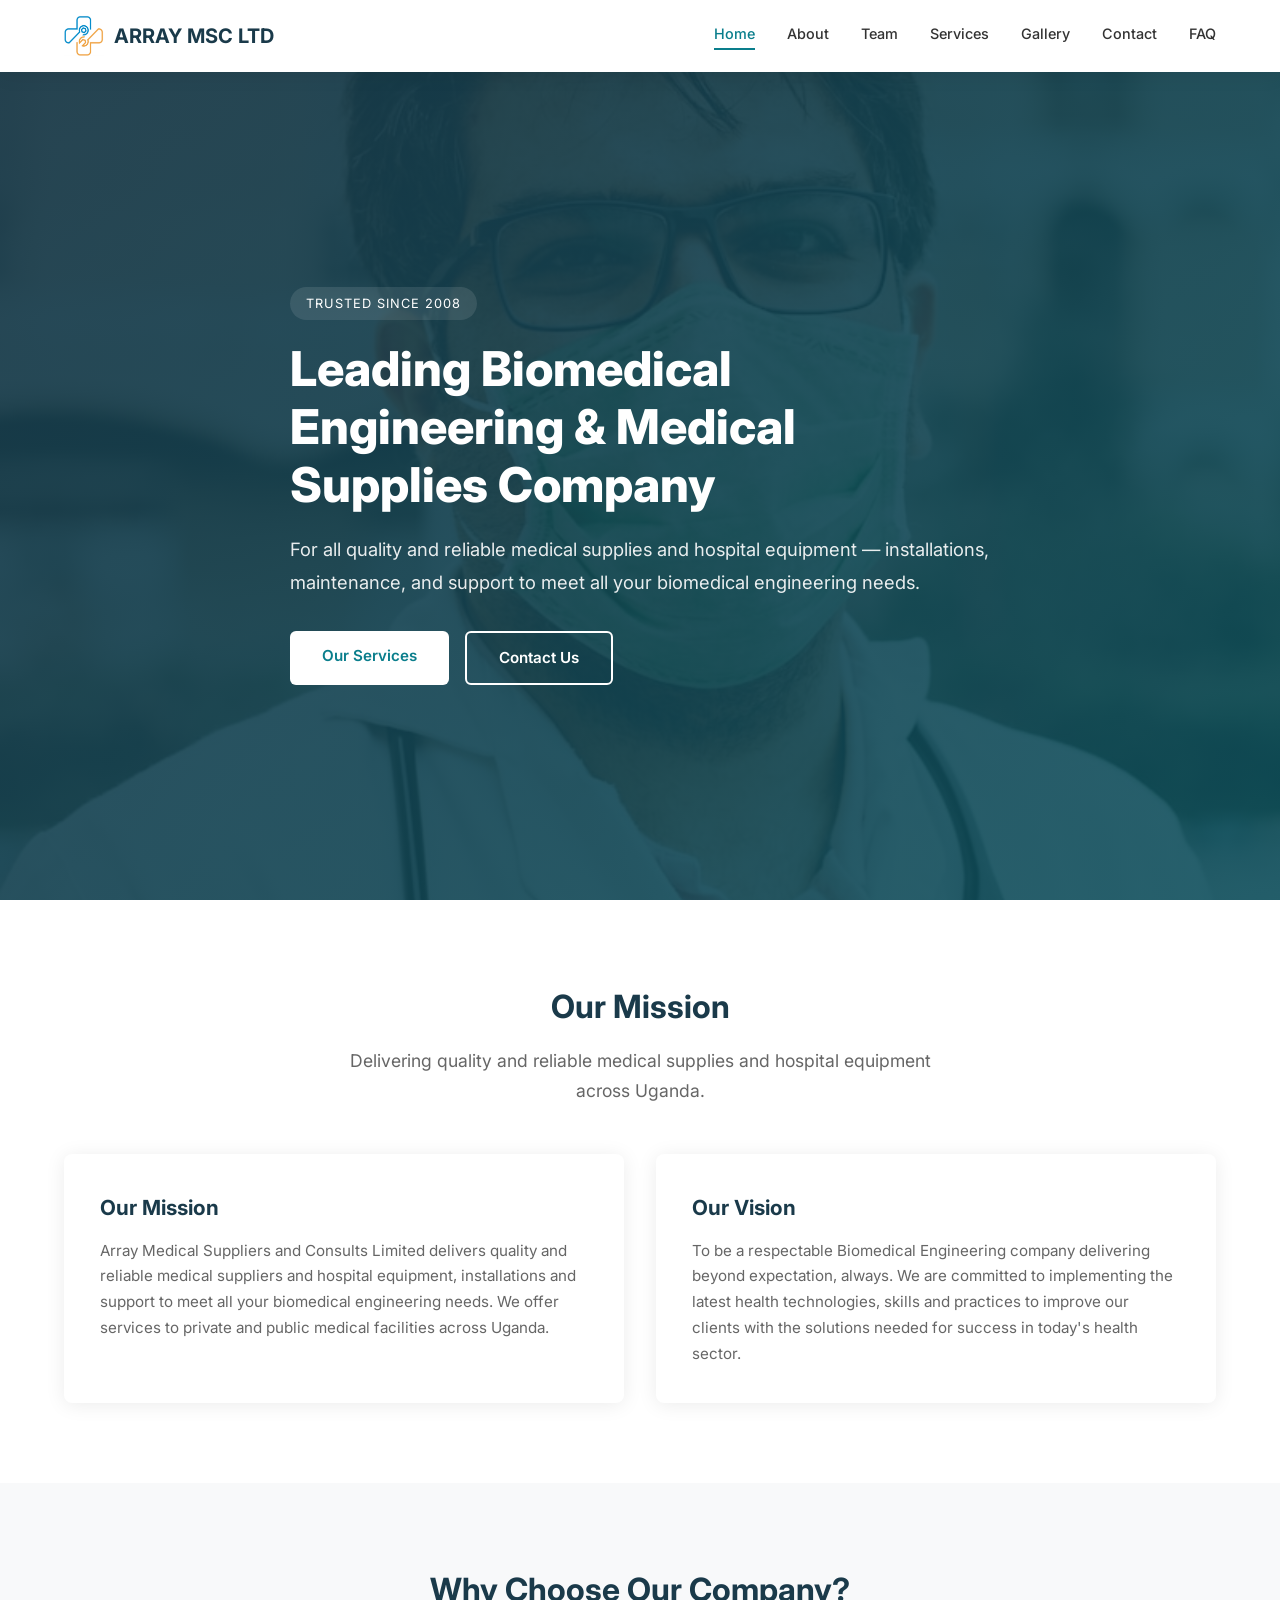
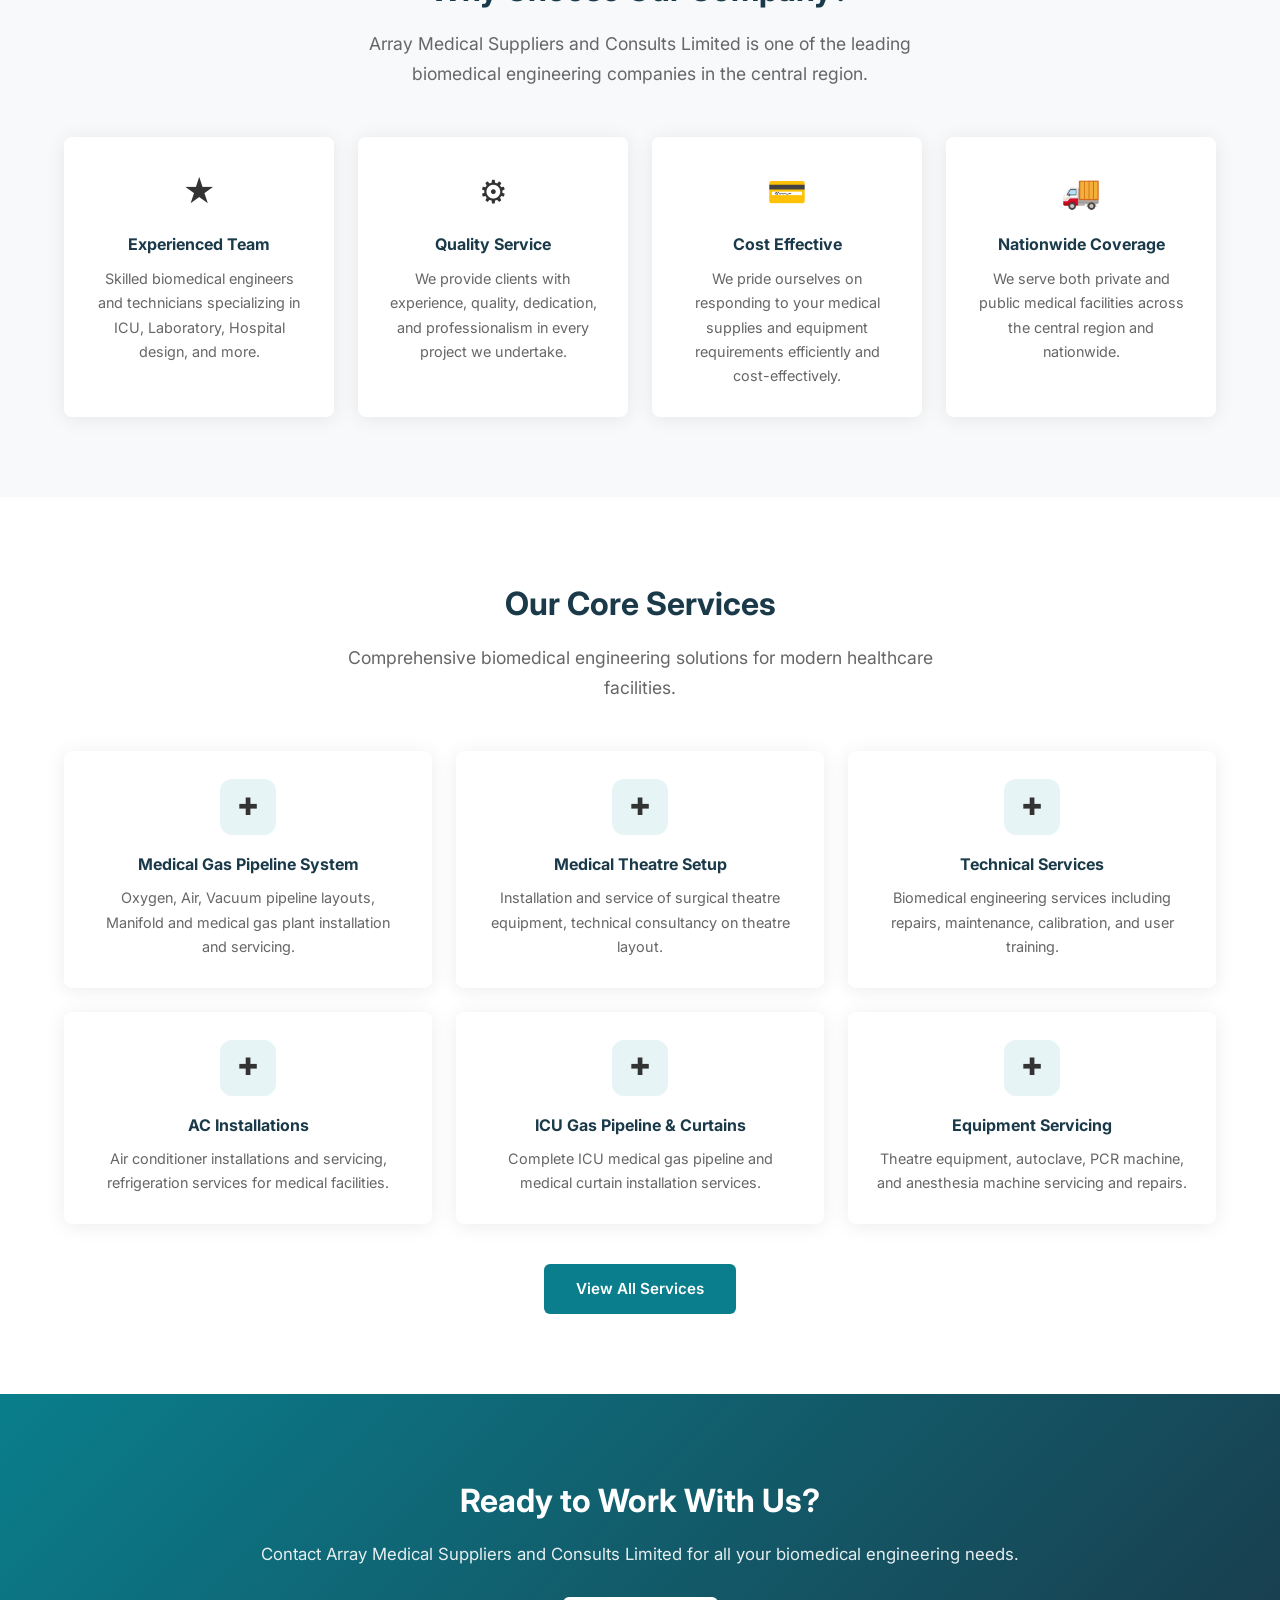
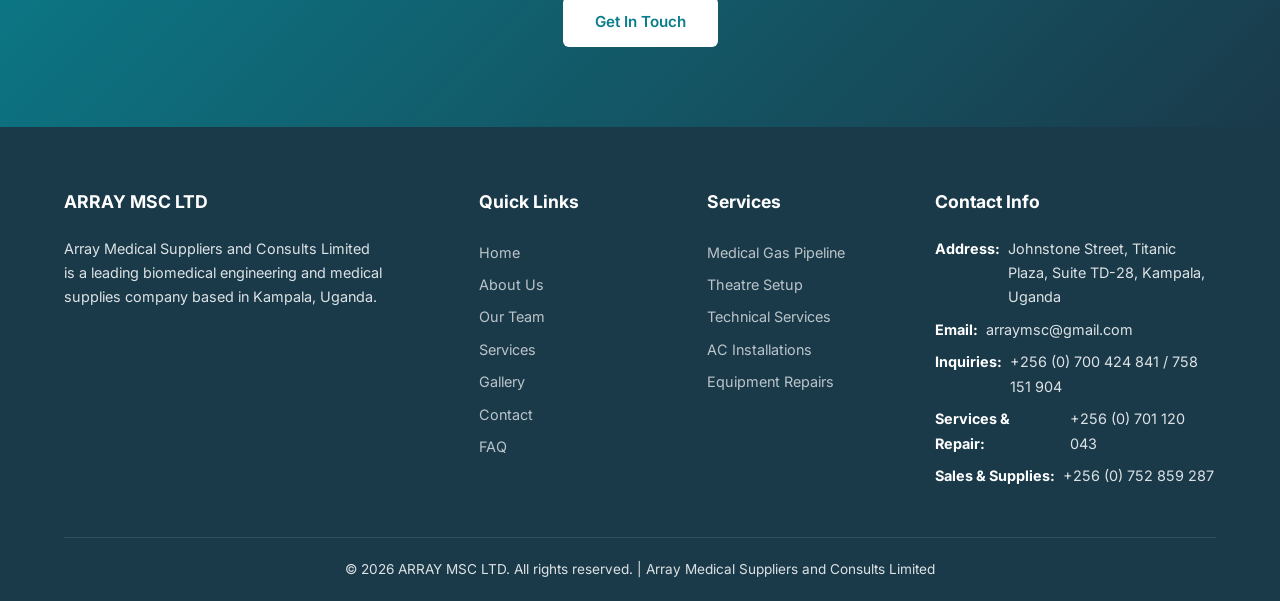
==== commit d3741bd9: "Update inquiry phone numbers" ====
--- a/index.html
+++ b/index.html
@@ -199,7 +199,7 @@
           <h3>Contact Info</h3>
           <p><strong>Address:</strong> Johnstone Street, Titanic Plaza, Suite TD-28, Kampala, Uganda</p>
           <p><strong>Email:</strong> arraymsc@gmail.com</p>
-          <p><strong>Inquiries:</strong> +256 (0) 708 155 972</p>
+          <p><strong>Inquiries:</strong> +256 (0) 700 424 841 / 758 151 904</p>
           <p><strong>Services & Repair:</strong> +256 (0) 701 120 043</p>
           <p><strong>Sales & Supplies:</strong> +256 (0) 752 859 287</p>
         </div>
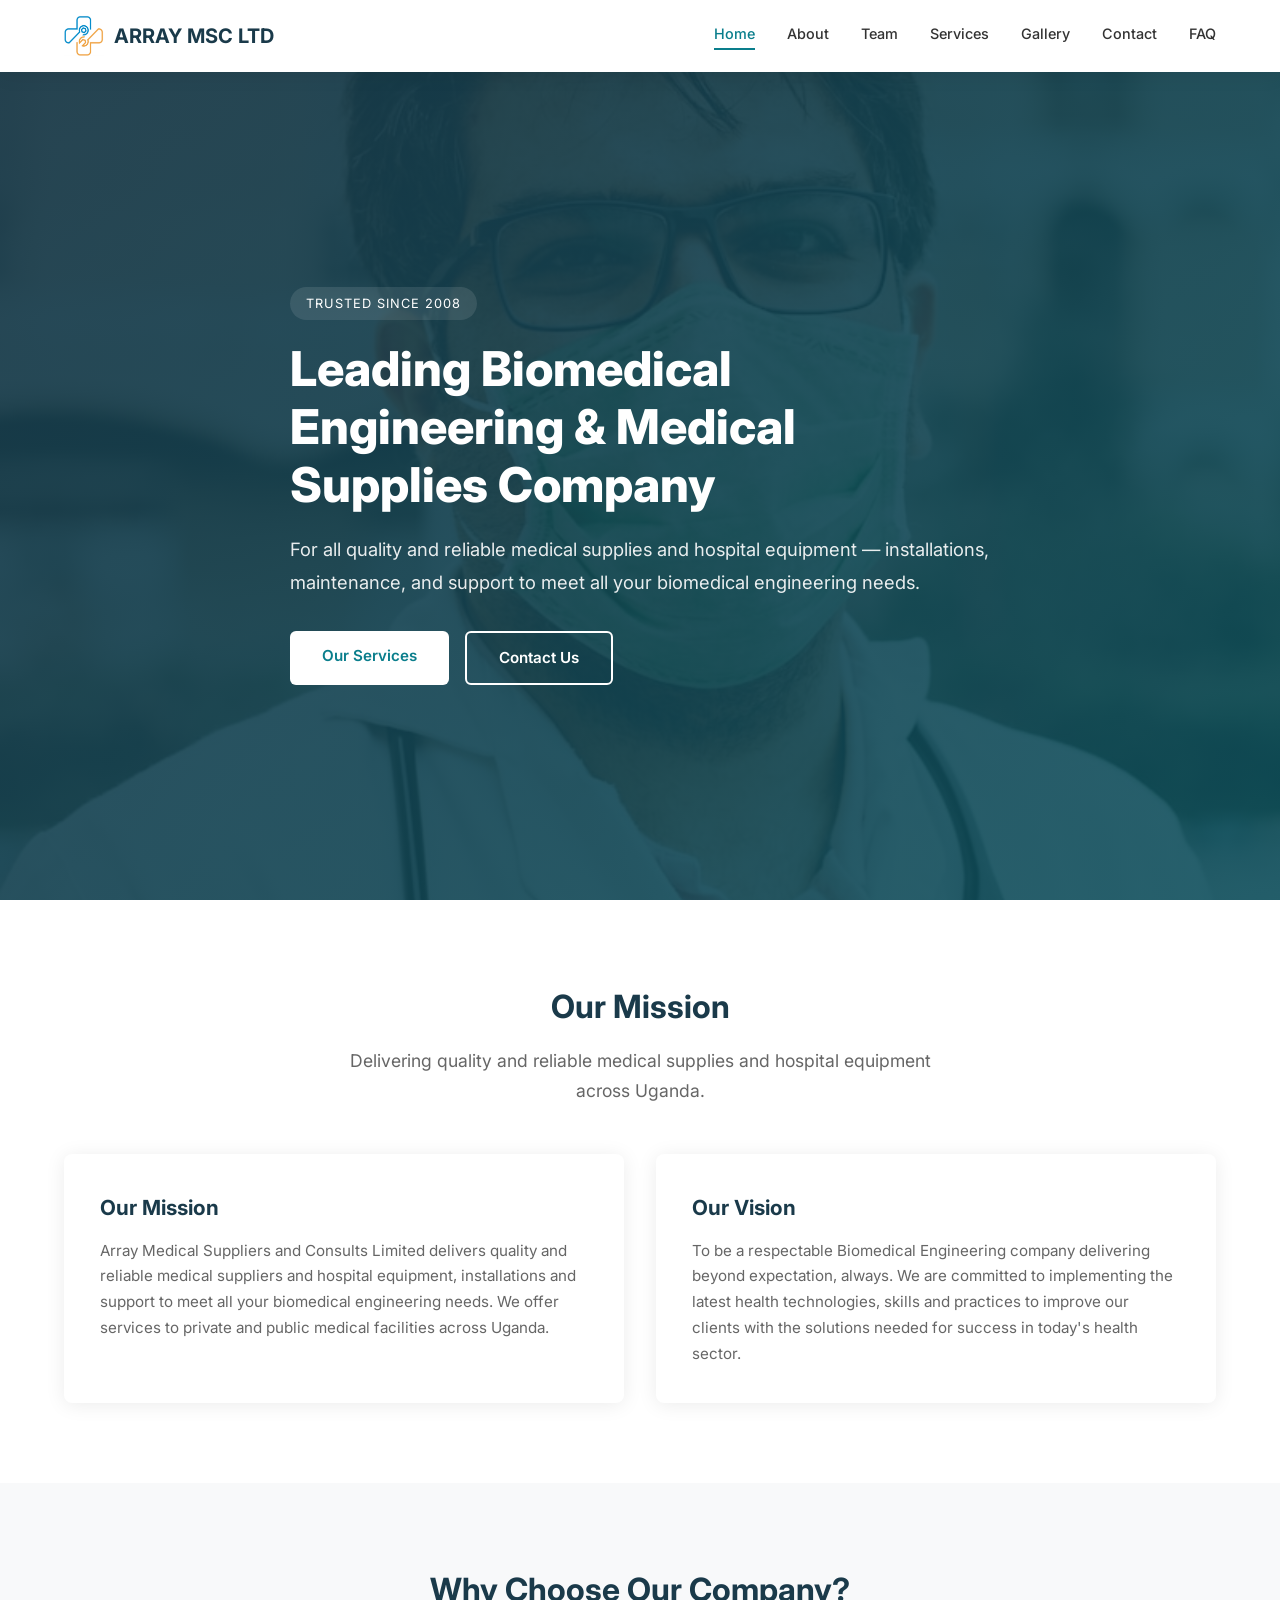
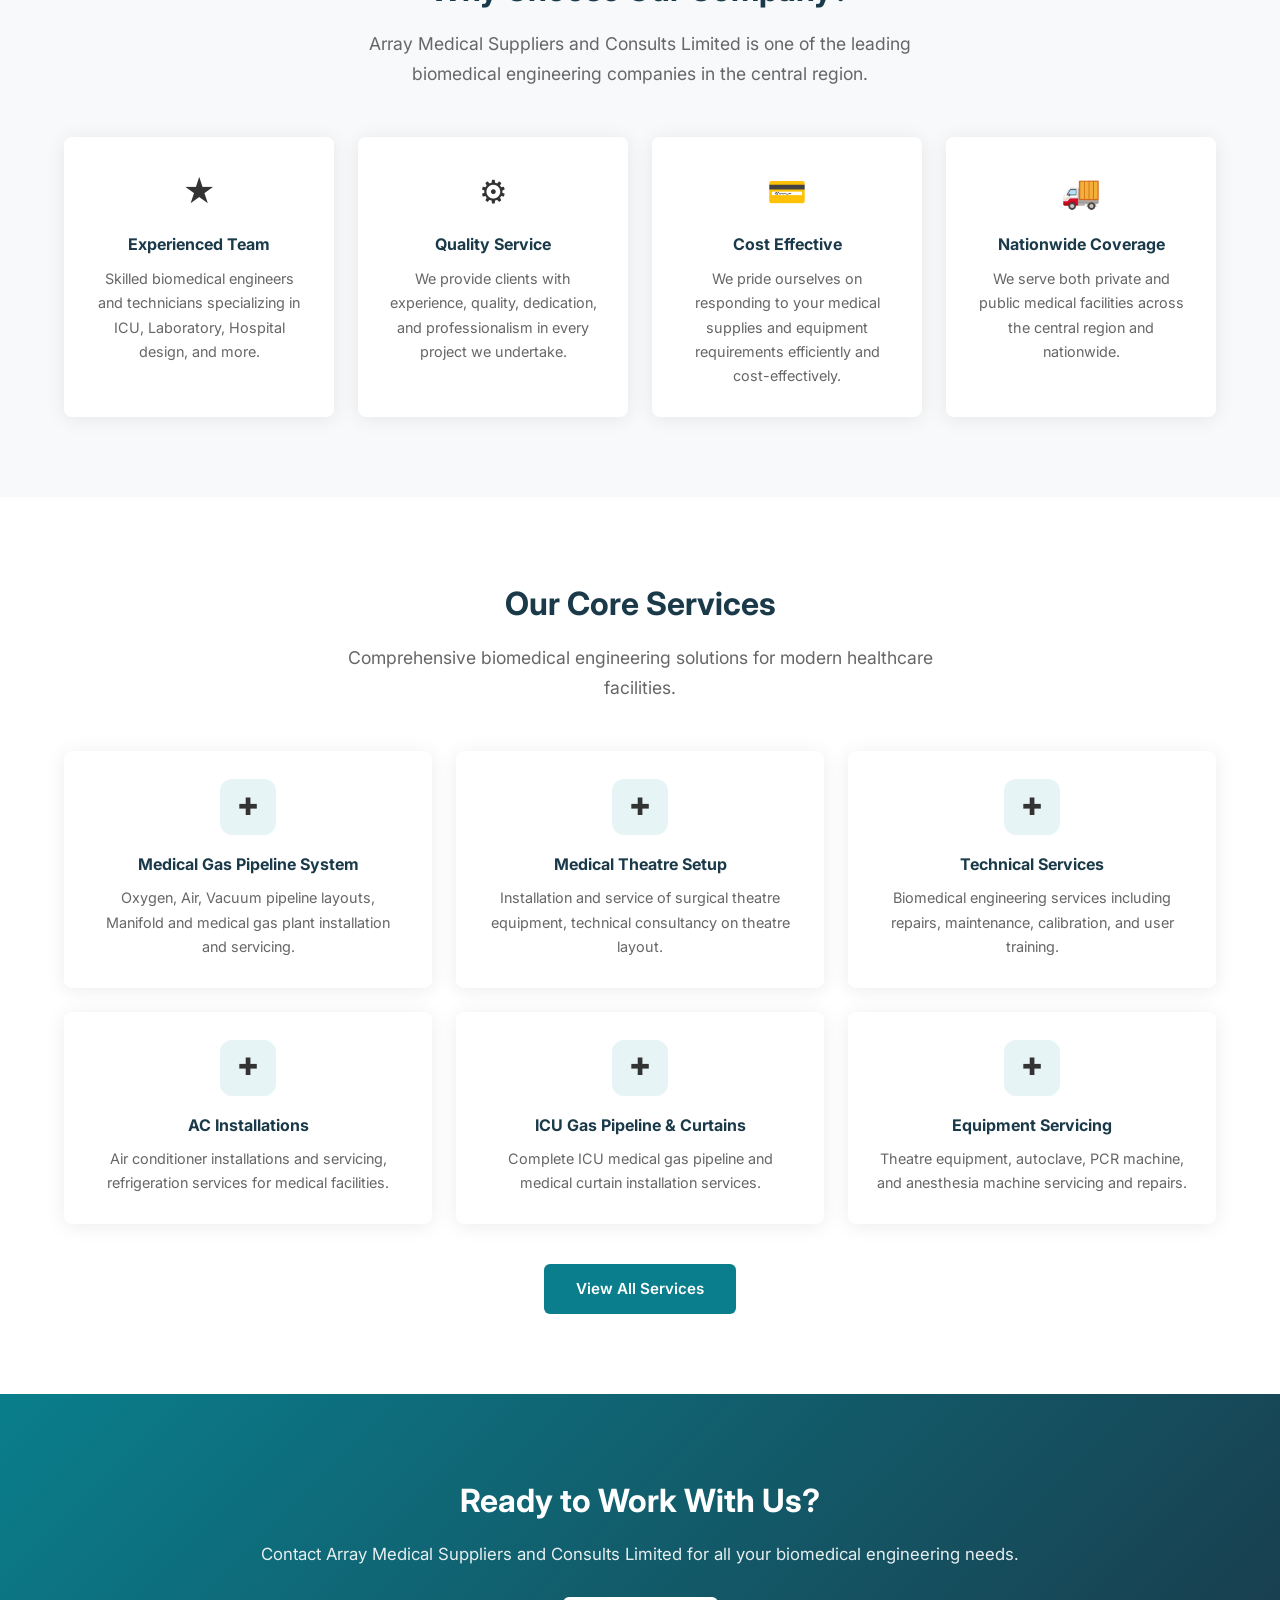
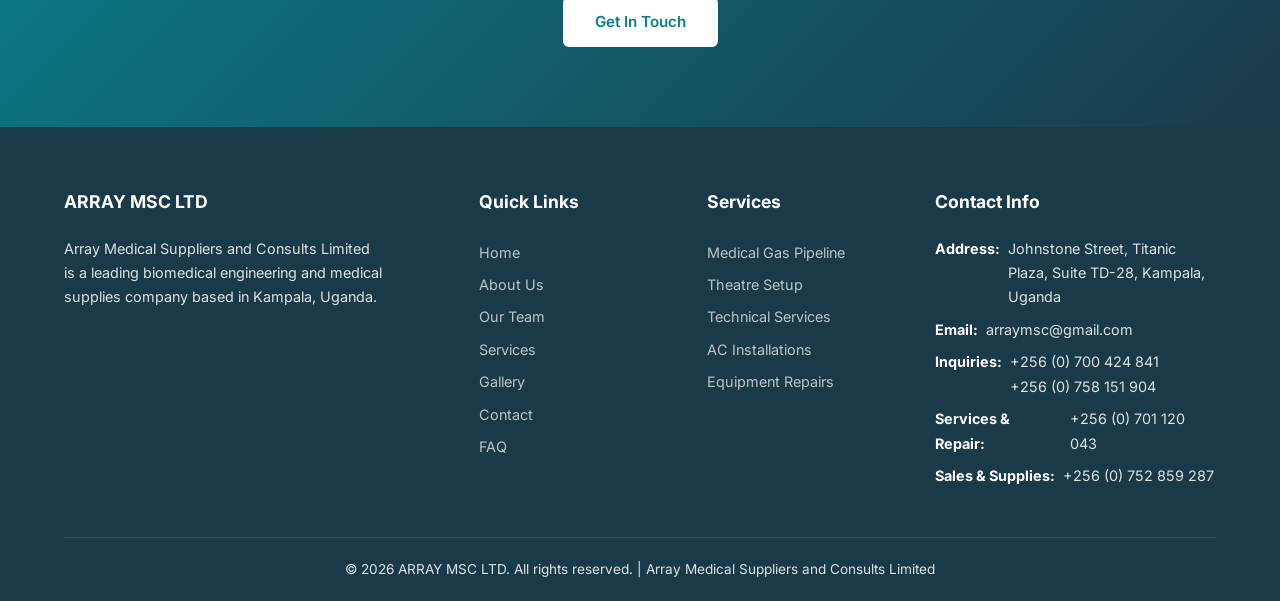
==== commit e41d1107: "Reformat inquiry numbers with <br> separator like other departments" ====
--- a/index.html
+++ b/index.html
@@ -199,7 +199,7 @@
           <h3>Contact Info</h3>
           <p><strong>Address:</strong> Johnstone Street, Titanic Plaza, Suite TD-28, Kampala, Uganda</p>
           <p><strong>Email:</strong> arraymsc@gmail.com</p>
-          <p><strong>Inquiries:</strong> +256 (0) 700 424 841 / 758 151 904</p>
+          <p><strong>Inquiries:</strong> +256 (0) 700 424 841<br>+256 (0) 758 151 904</p>
           <p><strong>Services & Repair:</strong> +256 (0) 701 120 043</p>
           <p><strong>Sales & Supplies:</strong> +256 (0) 752 859 287</p>
         </div>
